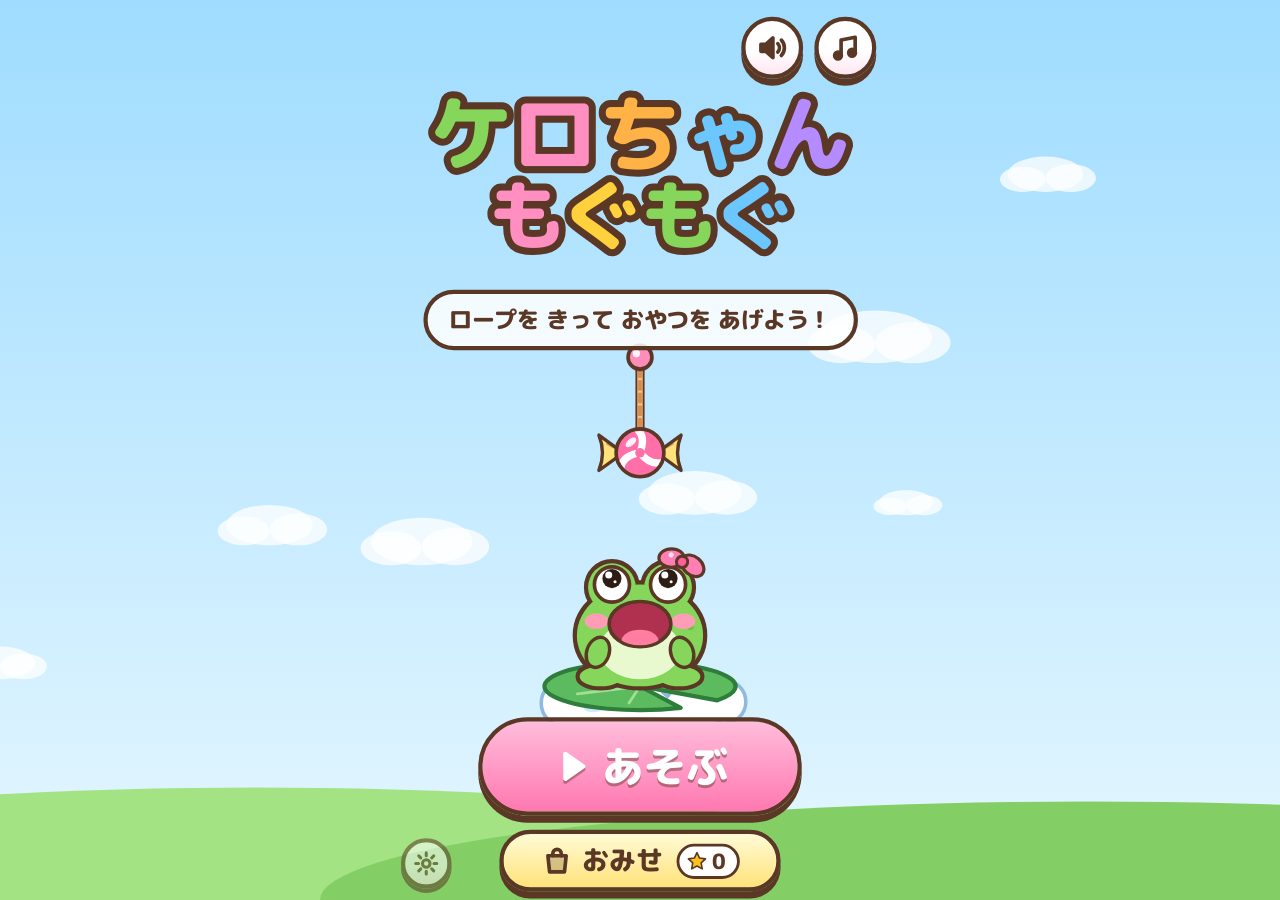
==== index.html @ 7a0fc5eb "Add 120 harder stages (worlds 6-15), warp hats and spinning spikes Ten new worlds bring the game to " ====
<!doctype html>
<html lang="ja">
<head>
<meta charset="utf-8">
<meta name="viewport" content="width=device-width, initial-scale=1, maximum-scale=1, user-scalable=no, viewport-fit=cover">
<meta name="theme-color" content="#9fdcff">
<meta name="mobile-web-app-capable" content="yes">
<title>ケロちゃん もぐもぐ</title>
<meta name="description" content="ロープを きって ケロちゃんに おやつを あげよう！">
<link rel="manifest" href="manifest.webmanifest">
<link rel="icon" href="icons/icon-192.png">
<link rel="apple-touch-icon" href="icons/apple-touch-icon.png">
<link rel="preconnect" href="https://fonts.googleapis.com">
<link rel="preconnect" href="https://fonts.gstatic.com" crossorigin>
<link rel="stylesheet" href="https://fonts.googleapis.com/css2?family=M+PLUS+Rounded+1c:wght@500;800&display=swap">
<link rel="stylesheet" href="style.css">
</head>
<body>
<canvas id="game"></canvas>
<div id="stage">
  <section id="title" class="screen on">
    <button id="btn-install" class="btn small install" hidden><span data-icon="install"></span>ホームに ついか</button>
    <div class="top-row"><button id="btn-sfx" class="btn icon small" aria-label="こうかおん"></button><button id="btn-music" class="btn icon small" aria-label="おんがく"></button></div>
    <h1 id="logo" class="logo">
      <span class="l1"><b style="--d:0">ケ</b><b style="--d:1">ロ</b><b style="--d:2">ち</b><b style="--d:3">ゃ</b><b style="--d:4">ん</b></span>
      <span class="l2"><b style="--d:5">も</b><b style="--d:6">ぐ</b><b style="--d:7">も</b><b style="--d:8">ぐ</b></span>
    </h1>
    <p class="sub">ロープを きって おやつを あげよう！</p>
    <button id="btn-play" class="btn big play"><span data-icon="next"></span>あそぶ</button>
    <button id="btn-shop" class="btn shop-btn"><span data-icon="shop"></span>おみせ<span id="shop-badge" class="badge"></span></button>
    <button id="btn-admin" class="btn icon small admin" data-icon="gear" aria-label="管理者メニュー"></button>
  </section>

  <section id="shop" class="screen">
    <header class="bar"><button id="shop-back" class="btn icon" data-icon="back" aria-label="もどる"></button><h2>おみせ</h2><div id="shop-wallet" class="wallet"></div></header>
    <p id="shop-note" class="shop-note">★を つかって おともだちを ふやそう！</p>
    <div id="shop-grid" class="shop-grid"></div>
  </section>

  <section id="worlds" class="screen">
    <header class="bar"><button id="worlds-back" class="btn icon" data-icon="back" aria-label="もどる"></button><h2>ワールドを えらぼう</h2></header>
    <div id="world-list" class="world-list"></div>
  </section>

  <section id="stages" class="screen">
    <header class="bar"><button id="stages-back" class="btn icon" data-icon="back" aria-label="もどる"></button><h2 id="stages-title"></h2></header>
    <div id="stage-grid" class="stage-grid"></div>
  </section>

  <section id="hud" class="screen">
    <button id="h-home" class="btn icon" data-icon="home" aria-label="ステージ"></button>
    <div class="hud-mid"><div id="h-label"></div><div id="h-stars" class="hud-stars"><i></i><i></i><i></i></div></div>
    <button id="h-hint" class="btn icon" data-icon="hint" aria-label="ヒント"></button>
    <button id="h-retry" class="btn icon" data-icon="retry" aria-label="もういちど"></button>
  </section>

  <div id="tip" class="tip"></div>

  <div id="clear" class="panel">
    <div class="panel-card">
      <div id="clear-title" class="clear-title"></div>
      <div id="clear-stars" class="clear-stars"><i></i><i></i><i></i></div>
      <div class="panel-row">
        <button id="c-retry" class="btn icon" data-icon="retry" aria-label="もういちど"></button>
        <button id="c-next" class="btn big"><span data-icon="next"></span>つぎへ</button>
        <button id="c-menu" class="btn icon" data-icon="grid" aria-label="ステージ"></button>
      </div>
    </div>
  </div>

  <div id="buy" class="panel">
    <div class="panel-card buy-card">
      <canvas id="buy-canvas" class="buy-canvas" width="240" height="240"></canvas>
      <div id="buy-text" class="buy-text"></div>
      <div class="panel-row">
        <button id="buy-no" class="btn">やめる</button>
        <button id="buy-yes" class="btn big">かう</button>
      </div>
    </div>
  </div>

  <div id="pass" class="panel">
    <div id="pass-card" class="panel-card pass-card">
      <div class="parent-title">管理者パスワード</div>
      <div id="pass-dots" class="pass-dots"></div>
      <div class="keypad">
        <button class="key" data-k="1">1</button><button class="key" data-k="2">2</button><button class="key" data-k="3">3</button>
        <button class="key" data-k="4">4</button><button class="key" data-k="5">5</button><button class="key" data-k="6">6</button>
        <button class="key" data-k="7">7</button><button class="key" data-k="8">8</button><button class="key" data-k="9">9</button>
        <button class="key small" data-k="del">けす</button><button class="key" data-k="0">0</button><button class="key ok" data-k="ok">OK</button>
      </div>
      <button id="pass-close" class="btn wide">閉じる</button>
    </div>
  </div>

  <div id="parent" class="panel">
    <div class="panel-card parent-card">
      <div class="parent-title">管理者メニュー</div>
      <div id="p-info" class="parent-info"></div>
      <button id="p-all" class="btn wide"></button>
      <button id="p-reset" class="btn wide"></button>
      <button id="p-close" class="btn wide">閉じる</button>
    </div>
  </div>
</div>
<script src="js/engine.js"></script>
<script src="js/levels-more.js"></script>
<script src="js/levels.js"></script>
<script src="js/draw.js"></script>
<script src="js/sound.js"></script>
<script src="js/game.js"></script>
</body>
</html>
---- style.css ----
:root {
  --ink: #5a3825;
  --cream: #fffaf2;
  --gold: #ffc21a;
  --font: 'M PLUS Rounded 1c', 'Hiragino Maru Gothic ProN', 'BIZ UDPGothic', 'Noto Sans JP', sans-serif;
}

* { box-sizing: border-box; -webkit-tap-highlight-color: transparent; -webkit-user-select: none; user-select: none; -webkit-touch-callout: none; }
html, body { margin: 0; height: 100%; overflow: hidden; background: #9fdcff; overscroll-behavior: none; }
body { font-family: var(--font); color: var(--ink); touch-action: none; }

#game { position: fixed; left: 0; top: 0; width: 100%; height: 100%; display: block; touch-action: none; }
#stage { position: fixed; left: 0; top: 0; width: 360px; height: 640px; transform-origin: 0 0; pointer-events: none; }
.screen { position: absolute; inset: 0; display: none; }
.screen.on { display: block; }
button { pointer-events: auto; }
[hidden] { display: none !important; }

/* ---------- buttons ---------- */
.btn {
  font: 800 18px/1 var(--font); color: var(--ink);
  border: 3px solid var(--ink); border-radius: 999px;
  background: linear-gradient(#ffffff 55%, #ffe6f1);
  box-shadow: 0 5px 0 var(--ink);
  display: inline-flex; align-items: center; justify-content: center; gap: 6px;
  padding: 0 16px; height: 50px; cursor: pointer; white-space: nowrap;
  transition: transform .06s ease-out, box-shadow .06s ease-out;
}
.btn:active { transform: translateY(4px); box-shadow: 0 1px 0 var(--ink); }
.btn svg { width: 28px; height: 28px; display: block; }
.btn span[data-icon] { display: inline-flex; }
.btn.icon { width: 52px; height: 52px; padding: 0; }
.btn.small { height: 40px; font-size: 14px; padding: 0 12px; }
.btn.small svg { width: 20px; height: 20px; }
.btn.icon.small { width: 44px; height: 44px; padding: 0; }
.btn.icon.small svg { width: 24px; height: 24px; }
.btn.big {
  height: 70px; padding: 0 30px; font-size: 30px; color: #fff;
  background: linear-gradient(#ffbddb, #ff78b0);
  text-shadow: 0 2px 0 rgba(90, 56, 37, .45);
}
.btn.big svg { width: 30px; height: 30px; filter: drop-shadow(0 2px 0 rgba(90, 56, 37, .45)); }
.btn.off { opacity: .55; }
.btn.active { background: linear-gradient(#fff6b8, #ffd84d); }
.btn.glow { animation: glow 1s ease-in-out infinite; }
.btn.wide { width: 100%; font-size: 17px; }

/* ---------- title ---------- */
#title .top-row { position: absolute; right: 12px; top: 12px; display: flex; gap: 8px; }
#btn-install { position: absolute; left: 12px; top: 14px; }
.logo { position: absolute; left: 0; right: 0; top: 64px; margin: 0; text-align: center; font-weight: 800; line-height: 1.02; pointer-events: auto; }
.logo span { display: block; }
.logo b {
  display: inline-block; font-size: 60px; font-weight: 800; color: #fff;
  -webkit-text-stroke: 10px var(--ink); paint-order: stroke fill;
  animation: hop 2.6s ease-in-out infinite; animation-delay: calc(var(--d) * .12s);
}
.logo .l2 b { font-size: 54px; }
.logo .l1 b:nth-child(1) { color: #86d65c; }
.logo .l1 b:nth-child(2) { color: #ff8fc0; }
.logo .l1 b:nth-child(3) { color: #ffb347; }
.logo .l1 b:nth-child(4) { color: #6cc6ff; }
.logo .l1 b:nth-child(5) { color: #b58cff; }
.logo .l2 b:nth-child(1) { color: #ff8fc0; }
.logo .l2 b:nth-child(2) { color: #ffd23d; }
.logo .l2 b:nth-child(3) { color: #86d65c; }
.logo .l2 b:nth-child(4) { color: #6cc6ff; }
.sub {
  position: absolute; left: 0; right: 0; top: 206px; margin: 0 auto; width: max-content;
  padding: 7px 16px; font-size: 16px; font-weight: 800;
  background: rgba(255, 255, 255, .85); border: 3px solid var(--ink); border-radius: 999px;
}
#btn-play { position: absolute; left: 0; right: 0; top: 510px; margin: 0 auto; width: 230px; }
.shop-btn {
  position: absolute; left: 0; right: 0; top: 590px; margin: 0 auto; width: 200px; height: 44px;
  font-size: 19px; background: linear-gradient(#fffbd6, #ffe27a);
}
.shop-btn svg { width: 24px; height: 24px; }
.badge {
  display: inline-flex; align-items: center; gap: 2px; margin-left: 4px; padding: 2px 8px 2px 4px;
  background: #fff; border: 2px solid var(--ink); border-radius: 999px; font-size: 15px;
}
.badge svg { width: 17px; height: 17px; color: var(--gold); }
.badge svg path, .wallet svg path, .chara-btn svg path, .buy-text svg path { stroke: var(--ink); stroke-width: 1.6; }
.admin { position: absolute; left: 10px; top: 596px; width: 36px !important; height: 36px !important; opacity: .55; box-shadow: 0 3px 0 var(--ink); }
.admin svg { width: 20px !important; height: 20px !important; }

/* ---------- shop ---------- */
.wallet {
  margin-left: auto; display: flex; align-items: center; gap: 4px;
  background: rgba(255, 255, 255, .92); border: 3px solid var(--ink); border-radius: 999px;
  padding: 6px 14px 6px 10px; font-size: 22px; font-weight: 800;
}
.wallet svg { width: 24px; height: 24px; color: var(--gold); }
.shop-note {
  position: absolute; left: 16px; right: 16px; top: 76px; margin: 0; padding: 6px 10px;
  text-align: center; font-size: 16px; font-weight: 800;
  background: rgba(255, 255, 255, .75); border-radius: 999px; transition: background .2s;
}
.shop-note.flash { background: #fff6b8; animation: pulse .6s ease-in-out 2; }
.shop-grid {
  position: absolute; left: 14px; right: 14px; top: 122px;
  display: grid; grid-template-columns: 1fr 1fr; gap: 12px;
}
.chara-card {
  display: flex; flex-direction: column; align-items: center; padding: 4px 6px 12px;
  background: rgba(255, 255, 255, .92); border: 3px solid var(--ink); border-radius: 22px; box-shadow: 0 5px 0 var(--ink);
  pointer-events: auto;
}
.chara-card.using { background: linear-gradient(#fffbd6, #ffe89a); }
.chara-canvas { width: 132px; height: 132px; }
.chara-name { font-size: 18px; font-weight: 800; margin: 0 0 8px; }
.chara-btn { height: 42px; font-size: 17px; padding: 0 14px; gap: 2px; }
.chara-btn svg { width: 20px; height: 20px; color: var(--gold); }
.chara-btn.buy { color: #fff; background: linear-gradient(#ffbddb, #ff78b0); text-shadow: 0 2px 0 rgba(90, 56, 37, .45); }
.chara-btn.short { color: #8b7a6c; background: #e8dfd6; text-shadow: none; }
.chara-btn.using { background: linear-gradient(#e2f9d3, #a9e38a); }

.buy-card { display: flex; flex-direction: column; align-items: center; }
.buy-canvas { width: 150px; height: 150px; }
.buy-text { font-size: 22px; font-weight: 800; line-height: 1.5; margin: 0 0 14px; }
.buy-text svg { width: 22px; height: 22px; color: var(--gold); vertical-align: -3px; }
#buy-yes { height: 60px; font-size: 26px; padding: 0 26px; }

/* ---------- admin ---------- */
.pass-card { width: 290px; }
.pass-dots { display: flex; justify-content: center; gap: 12px; margin: 10px 0 14px; }
.pass-dots i { width: 18px; height: 18px; border-radius: 50%; border: 3px solid var(--ink); background: #fff; }
.pass-dots i.on { background: var(--ink); }
.keypad { display: grid; grid-template-columns: repeat(3, 1fr); gap: 10px; margin-bottom: 14px; }
.key {
  height: 54px; font: 800 26px/1 var(--font); color: var(--ink); cursor: pointer;
  border: 3px solid var(--ink); border-radius: 16px; background: linear-gradient(#fff 55%, #f1ece6); box-shadow: 0 4px 0 var(--ink);
}
.key:active { transform: translateY(3px); box-shadow: 0 1px 0 var(--ink); }
.key.small { font-size: 17px; }
.key.ok { background: linear-gradient(#e2f9d3, #a9e38a); }
.parent-info { font-size: 15px; font-weight: 800; opacity: .75; }

/* ---------- world / stage select ---------- */
.bar { position: absolute; left: 0; right: 0; top: 0; display: flex; align-items: center; gap: 10px; padding: 12px 14px 0; }
.bar h2.long { font-size: 17px; padding: 10px 14px; }
.bar h2 {
  margin: 0; font-size: 22px; font-weight: 800; white-space: nowrap;
  background: rgba(255, 255, 255, .88); border: 3px solid var(--ink); border-radius: 999px; padding: 9px 18px;
}
.world-list {
  position: absolute; left: 14px; right: 14px; top: 84px; bottom: 8px;
  display: flex; flex-direction: column; gap: 11px; overflow-y: auto; padding: 2px 0 10px;
  pointer-events: auto; touch-action: pan-y;
}
.card {
  position: relative; flex: none; height: 96px; display: flex; align-items: center; gap: 12px; padding: 0 14px;
  border: 3px solid var(--ink); border-radius: 24px; box-shadow: 0 5px 0 var(--ink);
  background: linear-gradient(135deg, var(--c1), var(--c2));
  font-family: var(--font); color: var(--ink); text-align: left; cursor: pointer;
}
.card:active { transform: translateY(4px); box-shadow: 0 1px 0 var(--ink); }
.card-icon { width: 66px; height: 66px; flex: none; background: rgba(255, 255, 255, .8); border: 3px solid var(--ink); border-radius: 50%; }
.card-num { font-size: 13px; font-weight: 800; opacity: .7; }
.card-name { font-size: 19px; font-weight: 800; margin: 2px 0 4px; }
.card-stars { font-size: 16px; font-weight: 800; display: flex; align-items: center; gap: 4px; }
.card-stars svg, .mini-stars svg, .hud-stars svg, .clear-stars svg { display: block; }
.card-stars svg { width: 20px; height: 20px; color: var(--gold); }
.card-stars svg path, .mini-stars .got svg path, .hud-stars .got svg path, .clear-stars .got svg path { stroke: var(--ink); stroke-width: 1.6; }
.card.locked { filter: grayscale(.55); opacity: .85; }
.card-lock { position: absolute; right: 14px; top: 50%; margin-top: -19px; width: 38px; height: 38px; color: var(--ink); }
.card-lock svg { width: 38px; height: 38px; }

.stage-grid {
  position: absolute; left: 22px; right: 22px; top: 94px;
  display: grid; grid-template-columns: repeat(3, 1fr); gap: 14px;
}
.stage-btn {
  height: 104px; border: 3px solid var(--ink); border-radius: 26px; box-shadow: 0 5px 0 var(--ink);
  background: linear-gradient(#ffffff 50%, #ffeef6);
  display: flex; flex-direction: column; align-items: center; justify-content: center; gap: 6px;
  font: 800 38px/1 var(--font); color: var(--ink); cursor: pointer; padding: 0;
}
.stage-btn:active { transform: translateY(4px); box-shadow: 0 1px 0 var(--ink); }
.stage-btn.next { background: linear-gradient(#fffbd6, #ffe27a); animation: pulse 1.2s ease-in-out infinite; }
.stage-btn.locked { background: #ddd3c9; color: #8b7a6c; }
.stage-btn.locked svg { width: 34px; height: 34px; }
.mini-stars { display: flex; gap: 1px; }
.mini-stars i svg { width: 21px; height: 21px; color: #eadfd3; }
.mini-stars i.got svg { color: var(--gold); }

/* ---------- in-game HUD ---------- */
#h-home { position: absolute; left: 10px; top: 10px; }
#h-hint { position: absolute; right: 70px; top: 10px; }
#h-retry { position: absolute; right: 10px; top: 10px; }
.hud-mid {
  position: absolute; left: 72px; top: 13px; height: 46px; display: flex; align-items: center; gap: 6px;
  background: rgba(255, 255, 255, .82); border: 3px solid var(--ink); border-radius: 999px; padding: 0 10px 0 12px;
}
#h-label { font-size: 19px; font-weight: 800; white-space: nowrap; }
.hud-stars { display: flex; }
.hud-stars i svg { width: 25px; height: 25px; color: rgba(90, 56, 37, .18); }
.hud-stars i.got svg { color: var(--gold); }
.hud-stars i.pop { animation: starpop .5s ease-out; }

.tip {
  position: absolute; padding: 10px 14px;
  background: #fff; border: 3px solid var(--ink); border-radius: 20px; box-shadow: 0 5px 0 rgba(90, 56, 37, .25);
  font-size: 18px; font-weight: 800; text-align: center; line-height: 1.45;
  pointer-events: auto; opacity: 0; visibility: hidden; transform: scale(.9);
  transition: opacity .25s, transform .25s, visibility .25s;
}
.tip.on { opacity: 1; visibility: visible; transform: none; }
/* little tail pointing at the frog */
.tip::after {
  content: ''; position: absolute; left: calc(var(--tail, 50%) - 10px); bottom: -13px;
  width: 16px; height: 16px; background: #fff; border: 3px solid var(--ink); border-top: 0; border-left: 0;
  transform: rotate(45deg);
}
.tip.below::after { bottom: auto; top: -13px; transform: rotate(-135deg); }
.tip.free::after { display: none; }

/* ---------- panels ---------- */
.panel {
  position: absolute; inset: 0; display: none; align-items: flex-start; justify-content: center;
  padding-top: 140px; background: rgba(255, 255, 255, .2); pointer-events: auto;
}
.panel.on { display: flex; }
.panel-card {
  width: 304px; padding: 18px 16px 22px; background: var(--cream);
  border: 4px solid var(--ink); border-radius: 30px; box-shadow: 0 8px 0 rgba(90, 56, 37, .35);
  text-align: center; animation: popin .4s cubic-bezier(.2, 1.6, .4, 1);
}
.clear-title {
  font-size: 40px; font-weight: 800; color: #ff6fa8; white-space: nowrap;
  -webkit-text-stroke: 8px var(--ink); paint-order: stroke fill;
}
.clear-title.long { font-size: 31px; -webkit-text-stroke-width: 7px; }
.clear-stars { display: flex; justify-content: center; gap: 4px; margin: 8px 0 18px; }
.clear-stars i svg { width: 70px; height: 70px; color: #eadfd3; }
.clear-stars i:nth-child(2) { transform: translateY(-10px); }
.clear-stars i.got svg { color: var(--gold); animation: starpop .5s ease-out; }
.panel-row { display: flex; justify-content: center; align-items: center; gap: 10px; }
#c-next { height: 62px; font-size: 26px; padding: 0 18px; }
.parent-card { display: flex; flex-direction: column; gap: 14px; padding: 20px; }
.parent-title { font-size: 20px; font-weight: 800; }

/* ---------- animation ---------- */
@keyframes hop { 0%, 55%, 100% { transform: translateY(0); } 25% { transform: translateY(-9px) rotate(-5deg); } 40% { transform: translateY(1px); } }
@keyframes pulse { 0%, 100% { transform: scale(1); } 50% { transform: scale(1.06); } }
@keyframes glow { 0%, 100% { box-shadow: 0 5px 0 var(--ink), 0 0 0 0 rgba(255, 216, 77, .9); } 50% { box-shadow: 0 5px 0 var(--ink), 0 0 0 10px rgba(255, 216, 77, 0); } }
@keyframes starpop { 0% { transform: scale(.2) rotate(-40deg); } 60% { transform: scale(1.35) rotate(10deg); } 100% { transform: scale(1); } }
@keyframes popin { 0% { transform: scale(.6); opacity: 0; } 100% { transform: scale(1); opacity: 1; } }
@keyframes shake { 0%, 100% { transform: translateX(0); } 25% { transform: translateX(-6px); } 75% { transform: translateX(6px); } }
.shake { animation: shake .25s 2; }
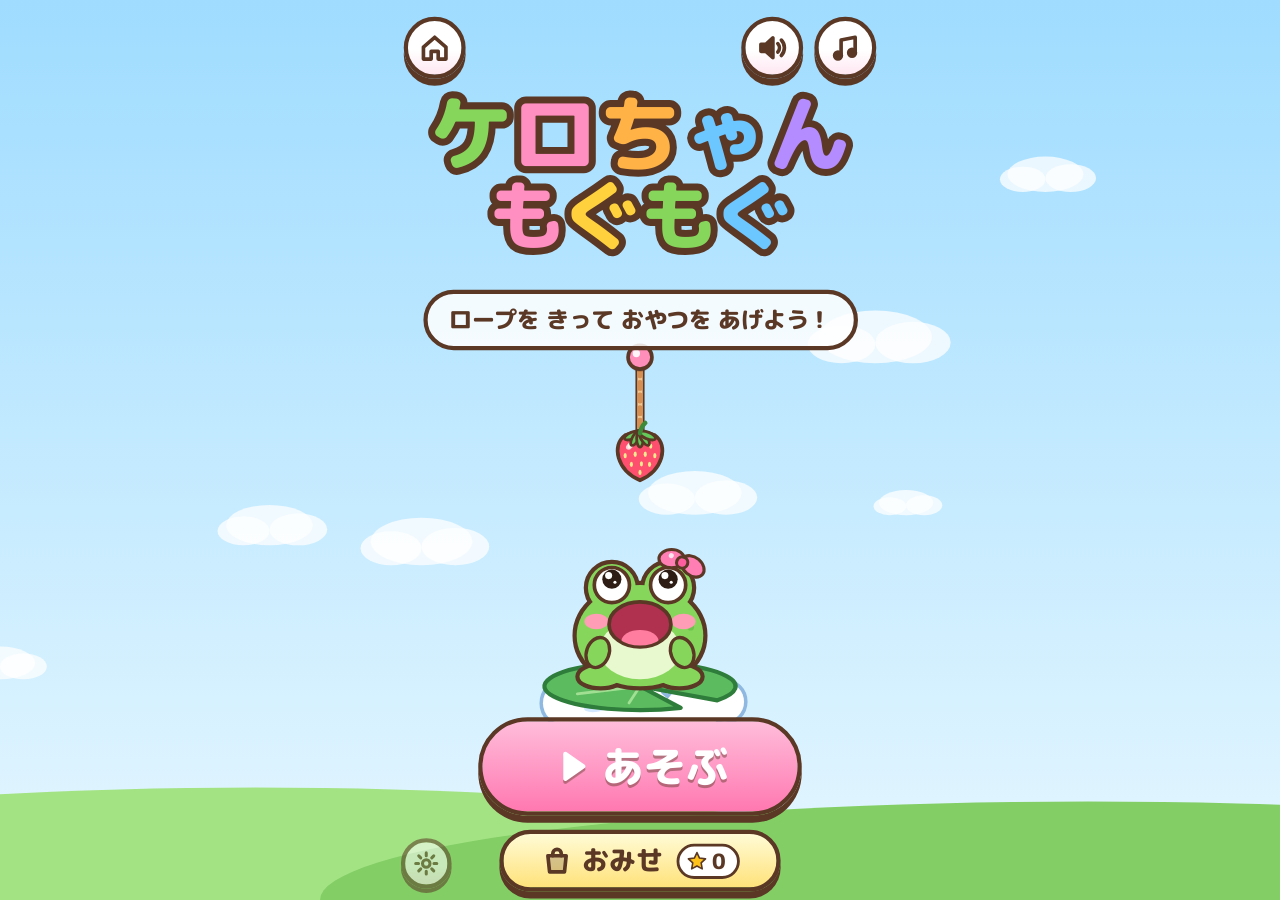
==== commit f1863f5e: "Add a button back to ケロちゃん ランド; keep other games' offline copies - title screen: a house button (top" ====
--- a/index.html
+++ b/index.html
@@ -19,6 +19,7 @@
 <canvas id="game"></canvas>
 <div id="stage">
   <section id="title" class="screen on">
+    <button id="btn-land" class="btn icon small land" data-icon="home" aria-label="メニューに もどる"></button>
     <button id="btn-install" class="btn small install" hidden><span data-icon="install"></span>ホームに ついか</button>
     <div class="top-row"><button id="btn-sfx" class="btn icon small" aria-label="こうかおん"></button><button id="btn-music" class="btn icon small" aria-label="おんがく"></button></div>
     <h1 id="logo" class="logo">
--- a/style.css
+++ b/style.css
@@ -47,7 +47,8 @@
 
 /* ---------- title ---------- */
 #title .top-row { position: absolute; right: 12px; top: 12px; display: flex; gap: 8px; }
-#btn-install { position: absolute; left: 12px; top: 14px; }
+#btn-land { position: absolute; left: 12px; top: 12px; }
+#btn-install { position: absolute; left: 64px; top: 14px; }
 .logo { position: absolute; left: 0; right: 0; top: 64px; margin: 0; text-align: center; font-weight: 800; line-height: 1.02; pointer-events: auto; }
 .logo span { display: block; }
 .logo b {
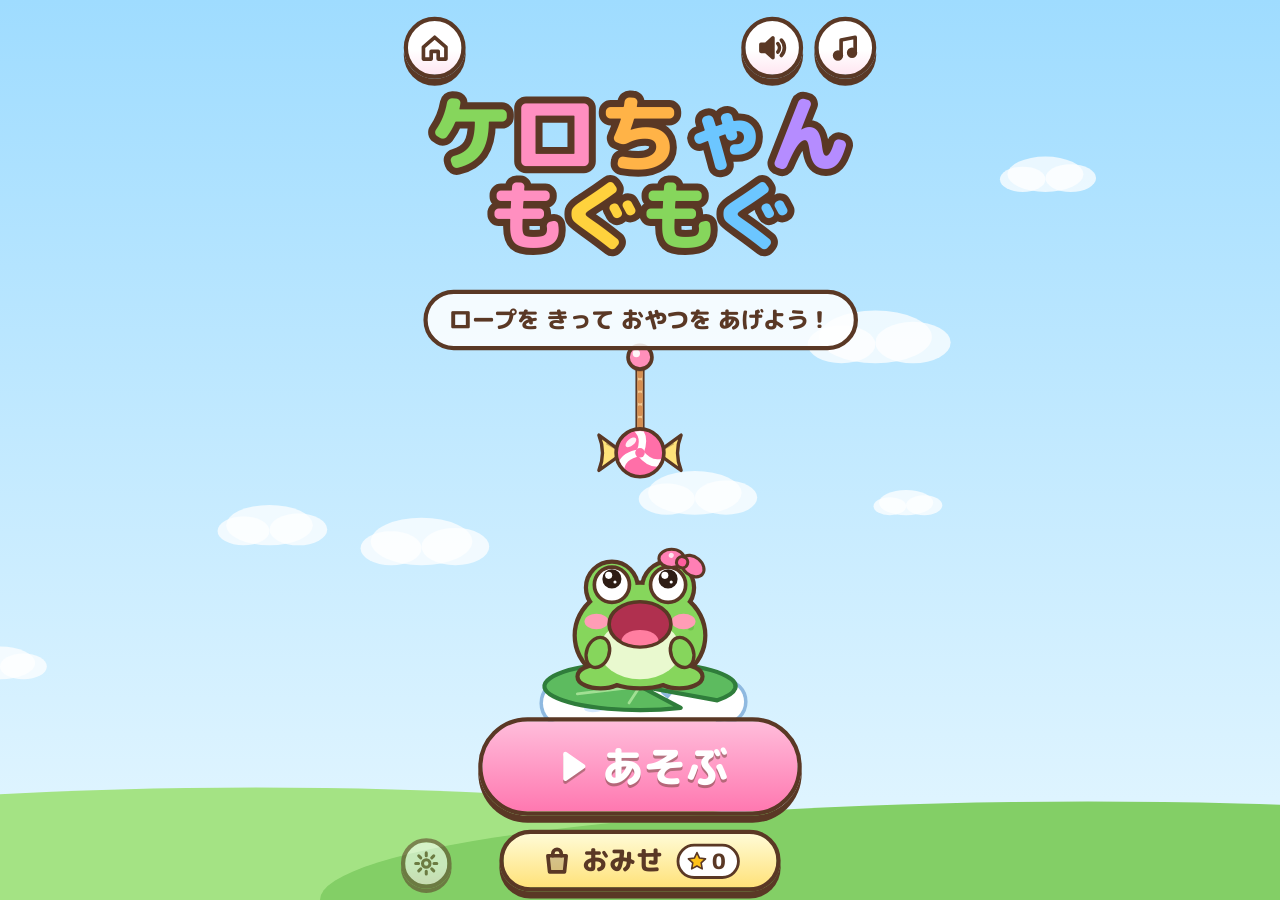
==== commit d60bd9d7: "Show the nickname from ケロちゃん ランド on the title screen Co-Authored-By: Claude Opus 5.5 <noreply@anthro" ====
--- a/index.html
+++ b/index.html
@@ -19,6 +19,7 @@
 <canvas id="game"></canvas>
 <div id="stage">
   <section id="title" class="screen on">
+    <div id="name-tag" class="name-tag" hidden></div>
     <button id="btn-land" class="btn icon small land" data-icon="home" aria-label="メニューに もどる"></button>
     <button id="btn-install" class="btn small install" hidden><span data-icon="install"></span>ホームに ついか</button>
     <div class="top-row"><button id="btn-sfx" class="btn icon small" aria-label="こうかおん"></button><button id="btn-music" class="btn icon small" aria-label="おんがく"></button></div>
--- a/style.css
+++ b/style.css
@@ -250,3 +250,14 @@
 @keyframes popin { 0% { transform: scale(.6); opacity: 0; } 100% { transform: scale(1); opacity: 1; } }
 @keyframes shake { 0%, 100% { transform: translateX(0); } 25% { transform: translateX(-6px); } 75% { transform: translateX(6px); } }
 .shake { animation: shake .25s 2; }
+
+/* ---------- the nickname from ケロちゃん ランド ---------- */
+.name-tag {
+  position: absolute; left: 50%; top: 14px; transform: translateX(-50%);
+  max-width: 150px; height: 38px; padding: 0 12px 0 8px; display: flex; align-items: center; gap: 4px;
+  font-size: 16px; font-weight: 800; white-space: nowrap; overflow: hidden; pointer-events: none;
+  background: rgba(255, 255, 255, .92); border: 3px solid var(--ink); border-radius: 999px;
+}
+.name-tag svg { width: 18px; height: 18px; flex: none; color: #ffc21a; }
+.name-tag svg path { stroke: var(--ink); stroke-width: 1.6; }
+.name-tag span { overflow: hidden; text-overflow: ellipsis; }
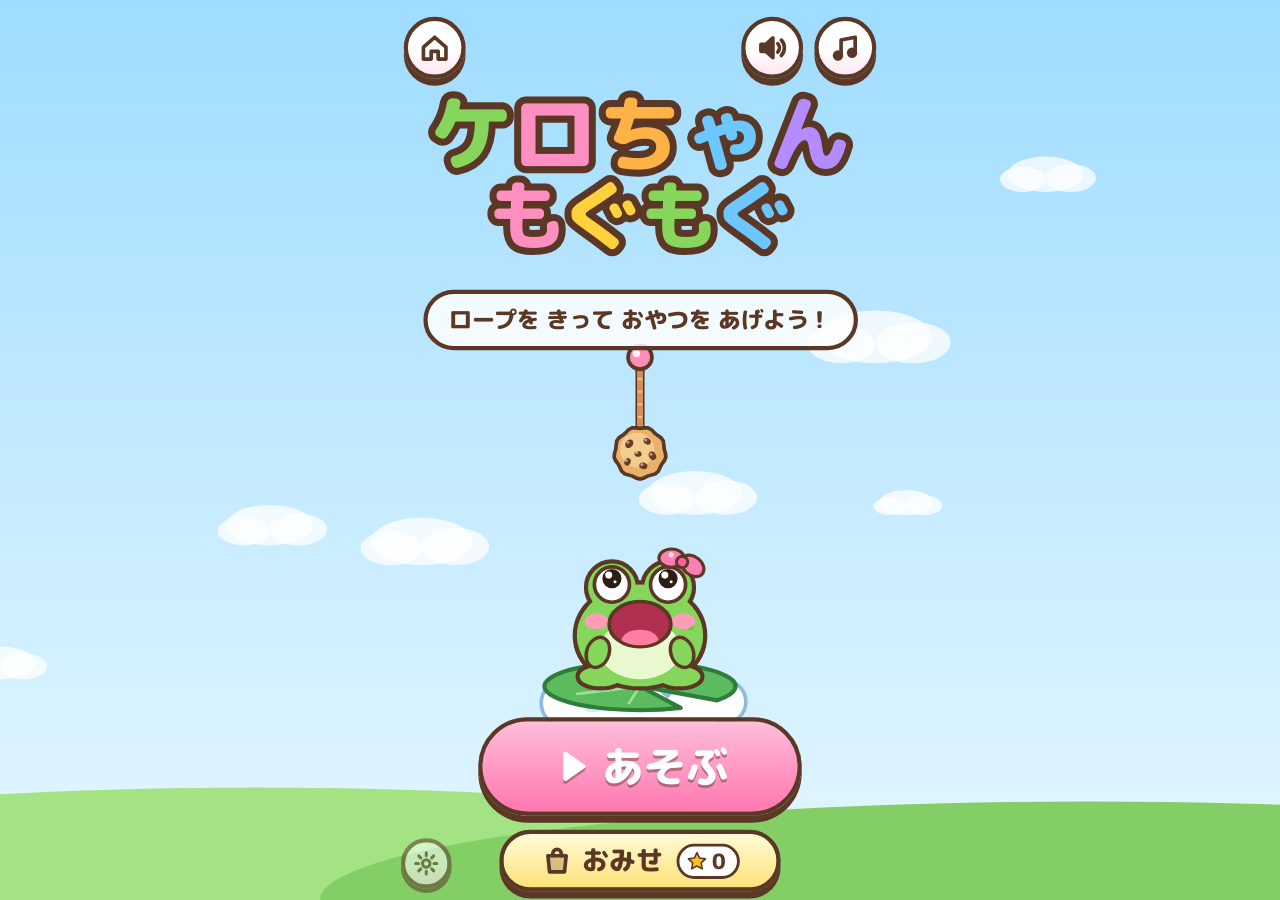
==== commit 67538851: "Play in Vietnamese, English or Korean too - Every text follows the language chosen in ケロちゃん ランド (js/" ====
--- a/index.html
+++ b/index.html
@@ -12,7 +12,7 @@
 <link rel="apple-touch-icon" href="icons/apple-touch-icon.png">
 <link rel="preconnect" href="https://fonts.googleapis.com">
 <link rel="preconnect" href="https://fonts.gstatic.com" crossorigin>
-<link rel="stylesheet" href="https://fonts.googleapis.com/css2?family=M+PLUS+Rounded+1c:wght@500;800&display=swap">
+<link rel="stylesheet" href="https://fonts.googleapis.com/css2?family=M+PLUS+Rounded+1c:wght@500;800&family=Jua&display=swap">
 <link rel="stylesheet" href="style.css">
 </head>
 <body>
@@ -105,6 +105,8 @@
     </div>
   </div>
 </div>
+<script src="js/lang.js"></script>
+<script src="js/lang-text.js"></script>
 <script src="js/engine.js"></script>
 <script src="js/levels-more.js"></script>
 <script src="js/levels.js"></script>
--- a/style.css
+++ b/style.css
@@ -2,7 +2,7 @@
   --ink: #5a3825;
   --cream: #fffaf2;
   --gold: #ffc21a;
-  --font: 'M PLUS Rounded 1c', 'Hiragino Maru Gothic ProN', 'BIZ UDPGothic', 'Noto Sans JP', sans-serif;
+  --font: 'M PLUS Rounded 1c', 'Jua', 'Hiragino Maru Gothic ProN', 'BIZ UDPGothic', 'Noto Sans JP', sans-serif;
 }
 
 * { box-sizing: border-box; -webkit-tap-highlight-color: transparent; -webkit-user-select: none; user-select: none; -webkit-touch-callout: none; }
@@ -57,15 +57,9 @@
   animation: hop 2.6s ease-in-out infinite; animation-delay: calc(var(--d) * .12s);
 }
 .logo .l2 b { font-size: 54px; }
-.logo .l1 b:nth-child(1) { color: #86d65c; }
-.logo .l1 b:nth-child(2) { color: #ff8fc0; }
-.logo .l1 b:nth-child(3) { color: #ffb347; }
-.logo .l1 b:nth-child(4) { color: #6cc6ff; }
-.logo .l1 b:nth-child(5) { color: #b58cff; }
-.logo .l2 b:nth-child(1) { color: #ff8fc0; }
-.logo .l2 b:nth-child(2) { color: #ffd23d; }
-.logo .l2 b:nth-child(3) { color: #86d65c; }
-.logo .l2 b:nth-child(4) { color: #6cc6ff; }
+.logo.latin b { font-size: 52px; }
+.logo.latin .l2 b { font-size: 46px; }
+.logo b.gap { width: .3em; }
 .sub {
   position: absolute; left: 0; right: 0; top: 206px; margin: 0 auto; width: max-content;
   padding: 7px 16px; font-size: 16px; font-weight: 800;
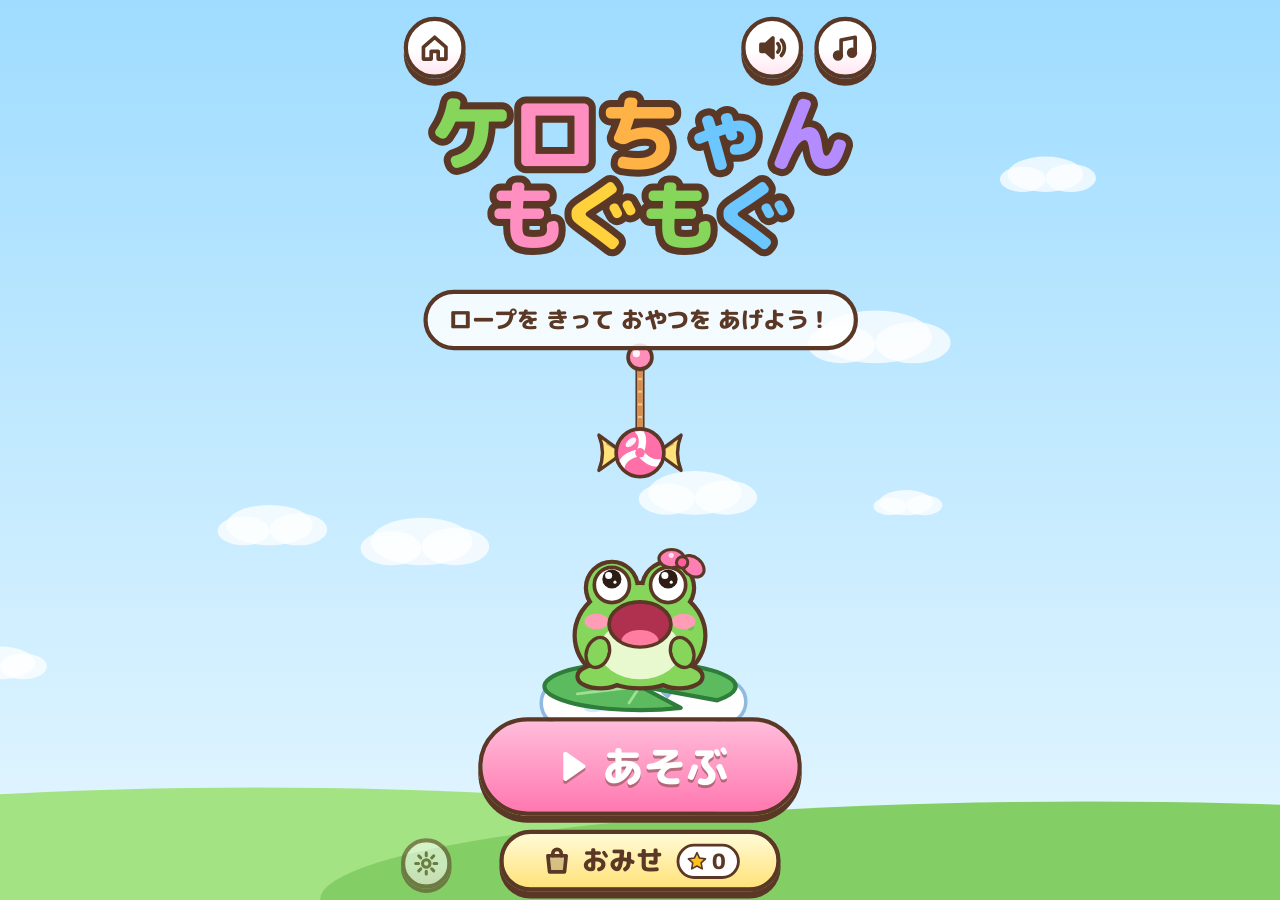
==== commit fe08e6c4: "Share players with Kero Land; show version to the menu - js/accounts.js (same in every app): players" ====
--- a/index.html
+++ b/index.html
@@ -19,7 +19,7 @@
 <canvas id="game"></canvas>
 <div id="stage">
   <section id="title" class="screen on">
-    <div id="name-tag" class="name-tag" hidden></div>
+    <button id="name-tag" class="name-tag" hidden></button>
     <button id="btn-land" class="btn icon small land" data-icon="home" aria-label="メニューに もどる"></button>
     <button id="btn-install" class="btn small install" hidden><span data-icon="install"></span>ホームに ついか</button>
     <div class="top-row"><button id="btn-sfx" class="btn icon small" aria-label="こうかおん"></button><button id="btn-music" class="btn icon small" aria-label="おんがく"></button></div>
@@ -95,6 +95,14 @@
     </div>
   </div>
 
+  <div id="who" class="panel">
+    <div class="panel-card who-card">
+      <div class="parent-title">だれが あそぶ？</div>
+      <div id="who-list" class="who-list"></div>
+      <button id="who-close" class="btn">とじる</button>
+    </div>
+  </div>
+
   <div id="parent" class="panel">
     <div class="panel-card parent-card">
       <div class="parent-title">管理者メニュー</div>
@@ -107,6 +115,7 @@
 </div>
 <script src="js/lang.js"></script>
 <script src="js/lang-text.js"></script>
+<script src="js/accounts.js"></script>
 <script src="js/engine.js"></script>
 <script src="js/levels-more.js"></script>
 <script src="js/levels.js"></script>
--- a/style.css
+++ b/style.css
@@ -249,9 +249,20 @@
 .name-tag {
   position: absolute; left: 50%; top: 14px; transform: translateX(-50%);
   max-width: 150px; height: 38px; padding: 0 12px 0 8px; display: flex; align-items: center; gap: 4px;
-  font-size: 16px; font-weight: 800; white-space: nowrap; overflow: hidden; pointer-events: none;
+  font: 800 16px/1 var(--font); color: var(--ink); white-space: nowrap; overflow: hidden; pointer-events: auto; cursor: default;
   background: rgba(255, 255, 255, .92); border: 3px solid var(--ink); border-radius: 999px;
 }
 .name-tag svg { width: 18px; height: 18px; flex: none; color: #ffc21a; }
 .name-tag svg path { stroke: var(--ink); stroke-width: 1.6; }
 .name-tag span { overflow: hidden; text-overflow: ellipsis; }
+
+/* ---------- who is playing (the players are shared by every game) ---------- */
+.name-tag.many { cursor: pointer; box-shadow: 0 3px 0 var(--ink); }
+.name-tag .udot { width: 16px; height: 16px; margin-right: 2px; }
+.udot { display: inline-block; border-radius: 50%; border: 2.5px solid var(--ink); flex: none; }
+.who-card { display: flex; flex-direction: column; gap: 12px; }
+.who-list { display: flex; flex-direction: column; gap: 10px; }
+.who-btn { width: 100%; height: 58px; font-size: 21px; justify-content: flex-start; gap: 12px; padding: 0 18px; }
+.who-btn .udot { width: 28px; height: 28px; }
+.who-btn.on { background: linear-gradient(#fff6b8, #ffd84d); }
+.who-btn span { overflow: hidden; text-overflow: ellipsis; }
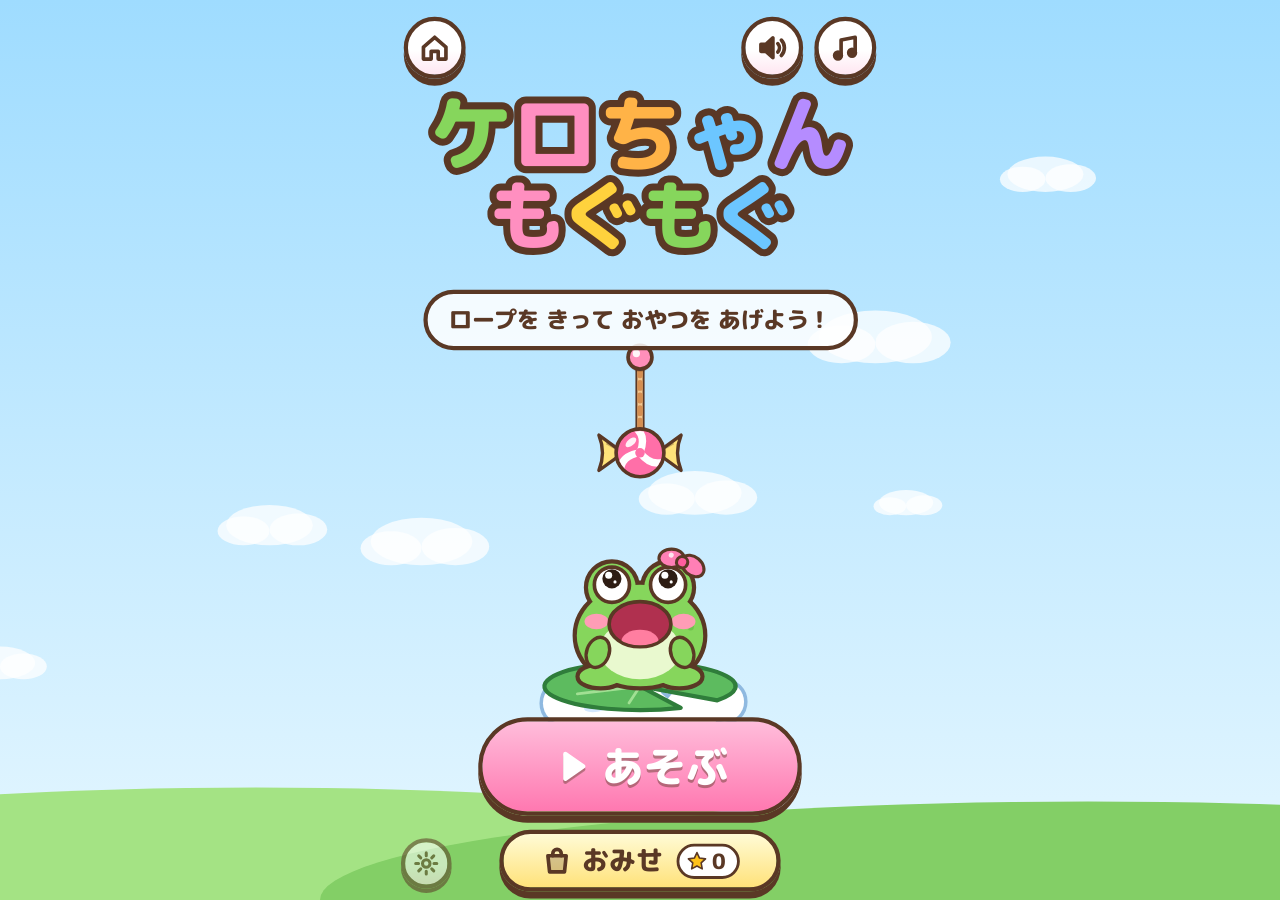
==== commit bdb31187: "A sound button on every screen Every screen but the title (which keeps its own buttons) gets a speak" ====
--- a/index.html
+++ b/index.html
@@ -34,18 +34,18 @@
   </section>
 
   <section id="shop" class="screen">
-    <header class="bar"><button id="shop-back" class="btn icon" data-icon="back" aria-label="もどる"></button><h2>おみせ</h2><div id="shop-wallet" class="wallet"></div></header>
+    <header class="bar"><button id="shop-back" class="btn icon" data-icon="back" aria-label="もどる"></button><h2>おみせ</h2><div id="shop-wallet" class="wallet"></div><button class="btn icon small snd-btn"></button></header>
     <p id="shop-note" class="shop-note">★を つかって おともだちを ふやそう！</p>
     <div id="shop-grid" class="shop-grid"></div>
   </section>
 
   <section id="worlds" class="screen">
-    <header class="bar"><button id="worlds-back" class="btn icon" data-icon="back" aria-label="もどる"></button><h2>ワールドを えらぼう</h2></header>
+    <header class="bar"><button id="worlds-back" class="btn icon" data-icon="back" aria-label="もどる"></button><h2>ワールドを えらぼう</h2><button class="btn icon small snd-btn"></button></header>
     <div id="world-list" class="world-list"></div>
   </section>
 
   <section id="stages" class="screen">
-    <header class="bar"><button id="stages-back" class="btn icon" data-icon="back" aria-label="もどる"></button><h2 id="stages-title"></h2></header>
+    <header class="bar"><button id="stages-back" class="btn icon" data-icon="back" aria-label="もどる"></button><h2 id="stages-title"></h2><button class="btn icon small snd-btn"></button></header>
     <div id="stage-grid" class="stage-grid"></div>
   </section>
 
@@ -54,6 +54,7 @@
     <div class="hud-mid"><div id="h-label"></div><div id="h-stars" class="hud-stars"><i></i><i></i><i></i></div></div>
     <button id="h-hint" class="btn icon" data-icon="hint" aria-label="ヒント"></button>
     <button id="h-retry" class="btn icon" data-icon="retry" aria-label="もういちど"></button>
+    <button class="btn icon snd-btn"></button>
   </section>
 
   <div id="tip" class="tip"></div>
@@ -121,6 +122,7 @@
 <script src="js/levels.js"></script>
 <script src="js/draw.js"></script>
 <script src="js/sound.js"></script>
+<script src="js/sound-panel.js"></script>
 <script src="js/game.js"></script>
 </body>
 </html>
--- a/style.css
+++ b/style.css
@@ -134,9 +134,9 @@
 
 /* ---------- world / stage select ---------- */
 .bar { position: absolute; left: 0; right: 0; top: 0; display: flex; align-items: center; gap: 10px; padding: 12px 14px 0; }
-.bar h2.long { font-size: 17px; padding: 10px 14px; }
+.bar h2.long { font-size: 17px; padding: 4px 14px; min-height: 51px; display: flex; align-items: center; justify-content: center; text-align: center; white-space: normal; word-break: keep-all; text-wrap: balance; line-height: 1.15; }   /* (two lines when it has to) */
 .bar h2 {
-  margin: 0; font-size: 22px; font-weight: 800; white-space: nowrap;
+  margin: 0; font-size: 22px; font-weight: 800; white-space: nowrap; min-width: 0; overflow: hidden; text-overflow: ellipsis;
   background: rgba(255, 255, 255, .88); border: 3px solid var(--ink); border-radius: 999px; padding: 9px 18px;
 }
 .world-list {
@@ -236,6 +236,50 @@
 .parent-card { display: flex; flex-direction: column; gap: 14px; padding: 20px; }
 .parent-title { font-size: 20px; font-weight: 800; }
 
+/* ---------- the 🔊 button on every screen but the title, and its sound window (js/sound-panel.js) ---------- */
+.bar .snd-btn { flex: none; margin-left: auto; }
+.bar .wallet + .snd-btn { margin-left: 0; }
+.snd-corner { position: absolute; right: 12px; top: 12px; }
+.snd-back { position: absolute; inset: 0; display: none; z-index: 20; background: rgba(90, 56, 37, .12); pointer-events: auto; }
+.snd-back.on { display: block; }
+.snd-card {
+  position: absolute; width: 280px; padding: 12px 12px 14px; display: flex; flex-direction: column; gap: 9px;
+  background: var(--cream); border: 4px solid var(--ink); border-radius: 26px; box-shadow: 0 6px 0 rgba(90, 56, 37, .35);
+  transform-origin: var(--tail, 50%) 0; animation: popin .3s cubic-bezier(.2, 1.6, .4, 1);
+}
+/* (its little tail points up at the 🔊 button) */
+.snd-card::before {
+  content: ''; position: absolute; left: calc(var(--tail, 50%) - 11px); top: -15px;
+  width: 17px; height: 17px; background: var(--cream); border: 4px solid var(--ink); border-top: 0; border-left: 0;
+  transform: rotate(-135deg);
+}
+.snd-row {
+  display: flex; align-items: center; gap: 9px; height: 56px; padding: 0 10px; cursor: pointer; pointer-events: auto;
+  font: 800 19px/1 var(--font); color: var(--ink); text-align: left;
+  background: #fff; border: 3px solid var(--ink); border-radius: 18px; box-shadow: 0 4px 0 var(--ink);
+}
+.snd-row:active { transform: translateY(3px); box-shadow: 0 1px 0 var(--ink); }
+.snd-ic { display: inline-flex; flex: none; }
+.snd-ic svg { width: 30px; height: 30px; display: block; }
+.snd-lb { flex: 1; min-width: 0; white-space: nowrap; overflow: hidden; text-overflow: ellipsis; }
+.snd-row.off .snd-ic, .snd-row.off .snd-lb { opacity: .5; }
+/* the switch: green with the knob on the right = on */
+.snd-sw { position: relative; flex: none; width: 54px; height: 30px; border: 3px solid var(--ink); border-radius: 999px; background: #86d65c; transition: background .15s; }
+.snd-sw b { position: absolute; left: 25px; top: 2px; width: 20px; height: 20px; border-radius: 50%; background: #fff; border: 2.5px solid var(--ink); transition: left .15s; }
+.snd-row.off .snd-sw { background: #ddd3c9; }
+.snd-row.off .snd-sw b { left: 2px; }
+.snd-close { align-self: center; height: 44px; margin-top: 3px; padding: 0 28px; font-size: 17px; }
+/* (the row at the top of the game makes room for it) */
+#hud .btn.icon { width: 44px; height: 44px; top: 12px; }
+#hud .btn.icon svg { width: 25px; height: 25px; }
+#h-home { left: 8px; }
+#h-hint { right: 104px; }
+#h-retry { right: 56px; }
+#hud .snd-btn { position: absolute; right: 8px; }
+.hud-mid { left: 58px; top: 12px; height: 44px; gap: 4px; padding: 0 8px 0 10px; }
+#h-label { font-size: 16px; }
+.hud-stars i svg { width: 21px; height: 21px; }
+
 /* ---------- animation ---------- */
 @keyframes hop { 0%, 55%, 100% { transform: translateY(0); } 25% { transform: translateY(-9px) rotate(-5deg); } 40% { transform: translateY(1px); } }
 @keyframes pulse { 0%, 100% { transform: scale(1); } 50% { transform: scale(1.06); } }
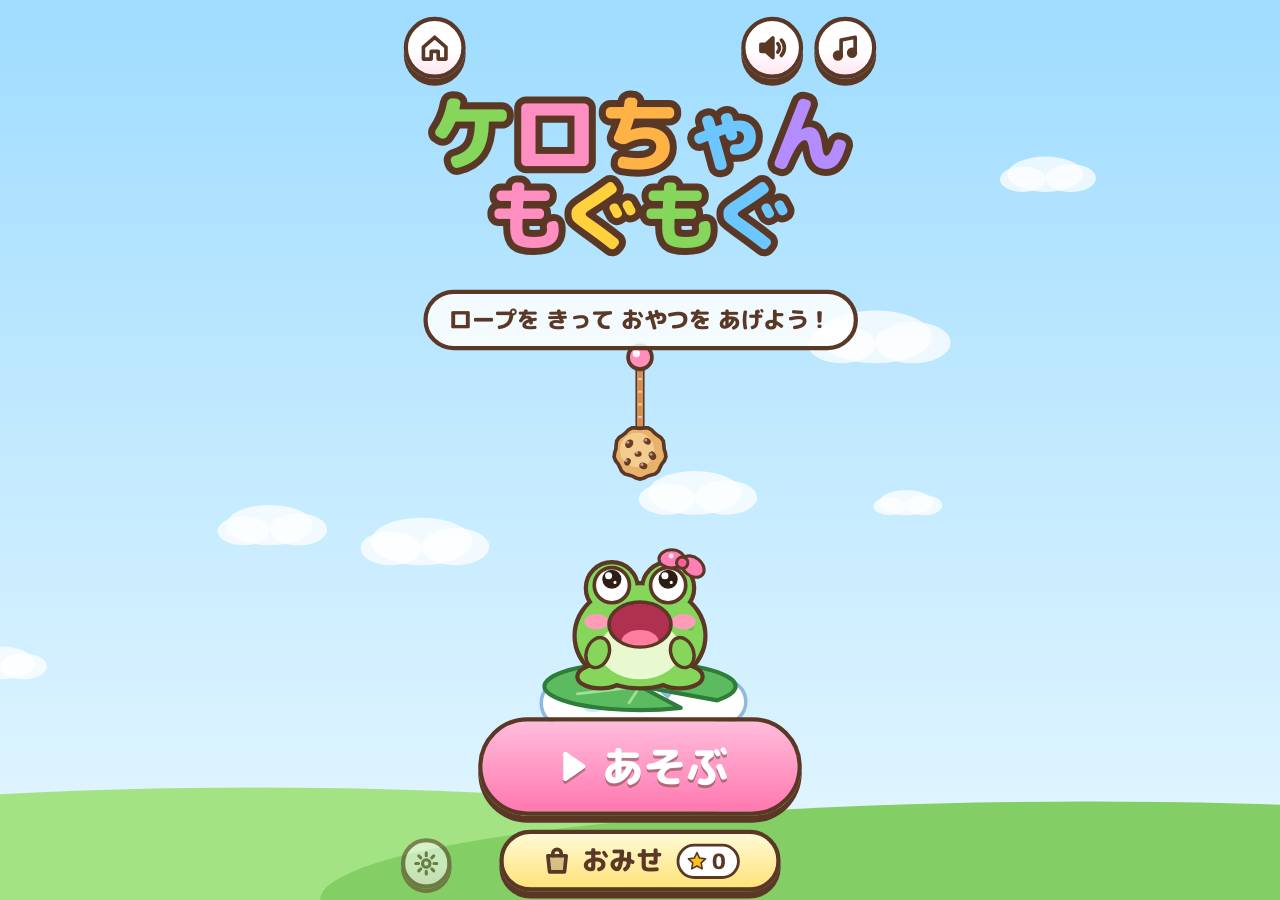
==== commit e928c6ab: "Add おに (oni mode): replay a ★3 stage against the clock - An おに switch on the stage list: stages clea" ====
--- a/index.html
+++ b/index.html
@@ -47,6 +47,8 @@
   <section id="stages" class="screen">
     <header class="bar"><button id="stages-back" class="btn icon" data-icon="back" aria-label="もどる"></button><h2 id="stages-title"></h2><button class="btn icon small snd-btn"></button></header>
     <div id="stage-grid" class="stage-grid"></div>
+    <p id="stages-note" class="stages-note"></p>
+    <button id="stages-oni" class="btn oni-toggle"><span class="horns" data-icon="horns"></span><span>おに</span></button>
   </section>
 
   <section id="hud" class="screen">
--- a/style.css
+++ b/style.css
@@ -176,6 +176,25 @@
 .stage-btn.next { background: linear-gradient(#fffbd6, #ffe27a); animation: pulse 1.2s ease-in-out infinite; }
 .stage-btn.locked { background: #ddd3c9; color: #8b7a6c; }
 .stage-btn.locked svg { width: 34px; height: 34px; }
+/* おに: the switch under the stages, the stages in red, the horn mark of a stage cleared at おに */
+.oni-toggle {
+  position: absolute; left: 50%; bottom: 14px; transform: translateX(-50%); height: 50px; padding: 0 22px;
+  display: flex; align-items: center; gap: 8px; font: 800 20px/1 var(--font); color: #b8232f;
+  background: #ffe1dd; border: 3px solid var(--ink); border-radius: 999px; box-shadow: 0 4px 0 var(--ink);
+}
+.oni-toggle.on { background: linear-gradient(#ff8f8f, #e5484d); color: #fff; }
+.oni-toggle .horns { line-height: 0; color: #e5484d; }
+.oni-toggle.on .horns { color: #fff3b0; }
+.oni-toggle .horns svg { width: 26px; height: 20px; }
+.stages-note { position: absolute; left: 20px; right: 20px; top: 74px; margin: 0; text-align: center; font-size: 13px; font-weight: 800; line-height: 1.3; color: #b8232f; }
+/* (おに: the note above the stages, so the stages sit a little lower and shorter) */
+.stage-grid.oni { top: 118px; }
+.stage-grid.oni .stage-btn { height: 96px; }
+.stage-grid.oni .stage-btn:not(.locked) { background: linear-gradient(#fff2f0 50%, #ffd6d0); }
+.stage-btn { position: relative; }
+.stage-btn .oni-mark { position: absolute; right: 6px; top: 6px; line-height: 0; color: #e5484d; }
+.stage-btn .oni-mark svg { width: 20px; height: 15px; }
+.hud-mid .oni-tag { margin-left: 6px; font-size: 11px; color: #fff; background: #e5484d; border: 2px solid var(--ink); border-radius: 999px; padding: 1px 6px; }
 .mini-stars { display: flex; gap: 1px; }
 .mini-stars i svg { width: 21px; height: 21px; color: #eadfd3; }
 .mini-stars i.got svg { color: var(--gold); }
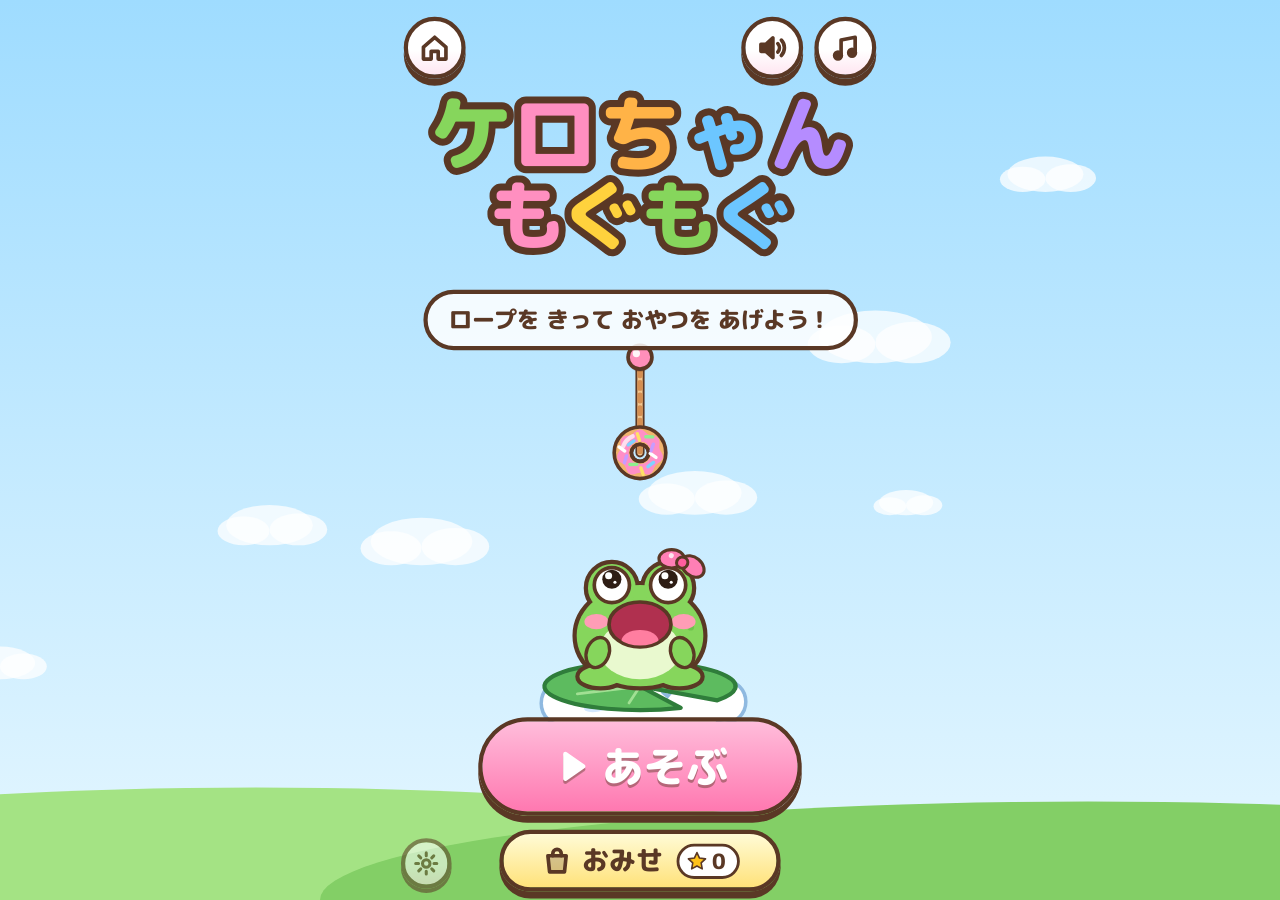
==== commit 257fef0b: "Keep the family site out of search engines (noindex); kero-v13 Every page gets <meta name="robots" c" ====
--- a/index.html
+++ b/index.html
@@ -2,6 +2,7 @@
 <html lang="ja">
 <head>
 <meta charset="utf-8">
+<meta name="robots" content="noindex">
 <meta name="viewport" content="width=device-width, initial-scale=1, maximum-scale=1, user-scalable=no, viewport-fit=cover">
 <meta name="theme-color" content="#9fdcff">
 <meta name="mobile-web-app-capable" content="yes">
--- a/style.css
+++ b/style.css
@@ -176,9 +176,11 @@
 .stage-btn.next { background: linear-gradient(#fffbd6, #ffe27a); animation: pulse 1.2s ease-in-out infinite; }
 .stage-btn.locked { background: #ddd3c9; color: #8b7a6c; }
 .stage-btn.locked svg { width: 34px; height: 34px; }
-/* おに: the switch under the stages, the stages in red, the horn mark of a stage cleared at おに */
+/* おに: the switch under the stages, the stages in red, the horn mark of a stage cleared at おに.
+   (Centred with margins, not with a transform: .btn:active sets the transform, so a transform-centred switch
+   jumped half its width to the right when pressed, away from the finger.) */
 .oni-toggle {
-  position: absolute; left: 50%; bottom: 14px; transform: translateX(-50%); height: 50px; padding: 0 22px;
+  position: absolute; left: 0; right: 0; bottom: 14px; width: max-content; margin: 0 auto; height: 50px; padding: 0 22px;
   display: flex; align-items: center; gap: 8px; font: 800 20px/1 var(--font); color: #b8232f;
   background: #ffe1dd; border: 3px solid var(--ink); border-radius: 999px; box-shadow: 0 4px 0 var(--ink);
 }
@@ -186,7 +188,7 @@
 .oni-toggle .horns { line-height: 0; color: #e5484d; }
 .oni-toggle.on .horns { color: #fff3b0; }
 .oni-toggle .horns svg { width: 26px; height: 20px; }
-.stages-note { position: absolute; left: 20px; right: 20px; top: 74px; margin: 0; text-align: center; font-size: 13px; font-weight: 800; line-height: 1.3; color: #b8232f; }
+.stages-note { position: absolute; left: 20px; right: 20px; top: 74px; margin: 0; text-align: center; font-size: 13px; font-weight: 800; line-height: 1.3; color: #b8232f; word-break: keep-all; overflow-wrap: anywhere; }
 /* (おに: the note above the stages, so the stages sit a little lower and shorter) */
 .stage-grid.oni { top: 118px; }
 .stage-grid.oni .stage-btn { height: 96px; }
